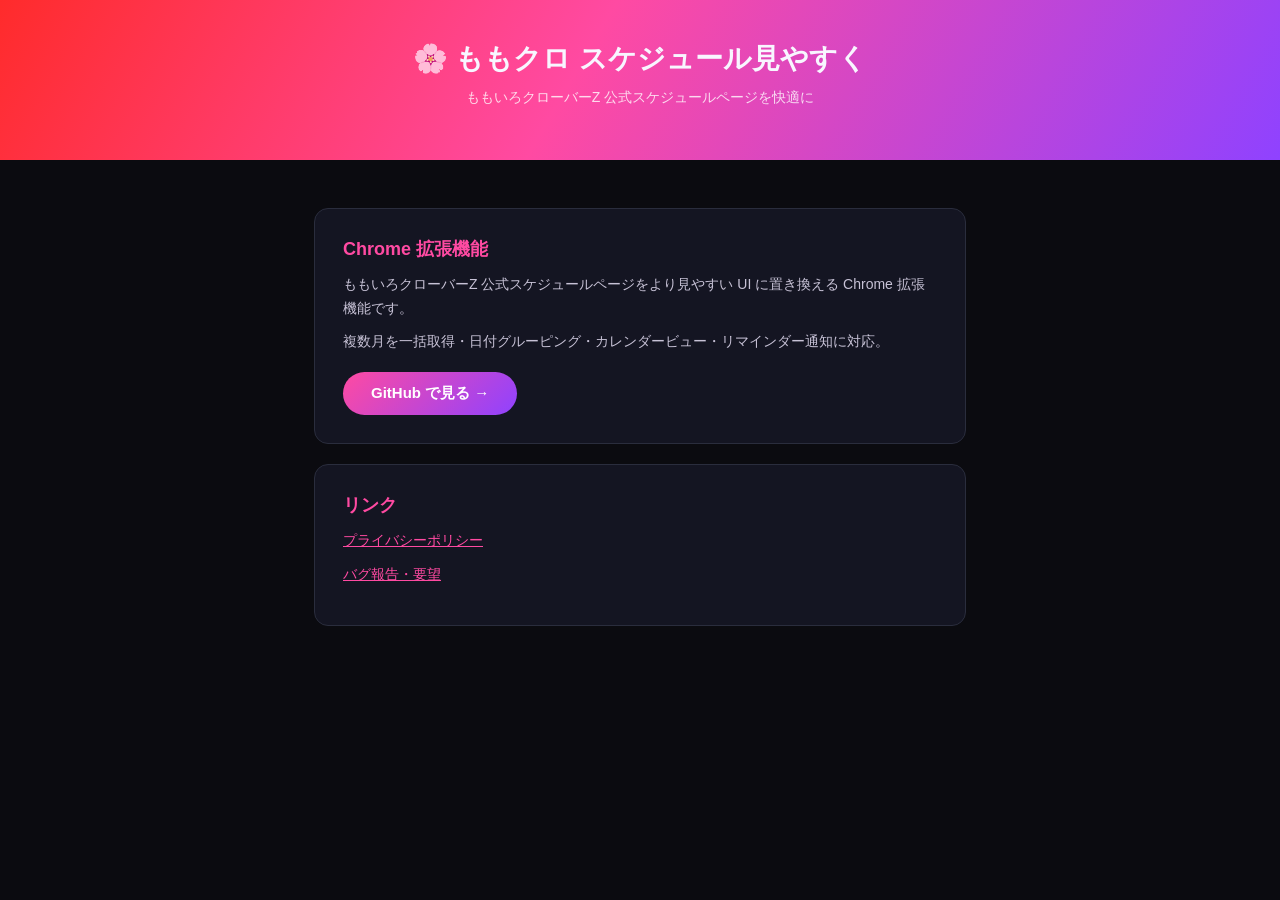
==== docs/index.html @ dd252b07 "docs: GitHub Pages 用ページ追加（index.html・privacy-policy.html） Co-Authored-By: Claude Sonnet 4.6 <noreply" ====
<!DOCTYPE html>
<html lang="ja">
<head>
  <meta charset="UTF-8">
  <meta name="viewport" content="width=device-width, initial-scale=1.0">
  <title>ももクロ スケジュール見やすく</title>
  <style>
    * { box-sizing: border-box; margin: 0; padding: 0; }
    body {
      font-family: -apple-system, BlinkMacSystemFont, 'Hiragino Sans', 'Yu Gothic UI', sans-serif;
      background: #0b0b10;
      color: #f8f6ff;
      min-height: 100vh;
    }
    header {
      background: linear-gradient(120deg, #ff2b2b 0%, #ff4aa2 45%, #8f42ff 100%);
      padding: 40px 24px;
      text-align: center;
    }
    header h1 { font-size: 28px; font-weight: 900; margin-bottom: 8px; }
    header p { font-size: 14px; color: rgba(255,255,255,0.8); }
    main {
      max-width: 700px;
      margin: 48px auto;
      padding: 0 24px 64px;
    }
    .card {
      background: #141522;
      border: 1px solid #2a2d3d;
      border-radius: 14px;
      padding: 28px;
      margin-bottom: 20px;
    }
    h2 { font-size: 18px; color: #ff4aa2; margin-bottom: 12px; }
    p { color: #c7c2d6; line-height: 1.7; margin-bottom: 10px; font-size: 14px; }
    a { color: #ff4aa2; }
    .btn {
      display: inline-block;
      background: linear-gradient(135deg, #ff4aa2, #8f42ff);
      color: #fff;
      font-weight: 800;
      padding: 12px 28px;
      border-radius: 999px;
      text-decoration: none;
      font-size: 15px;
      margin-top: 8px;
    }
  </style>
</head>
<body>
  <header>
    <h1>🌸 ももクロ スケジュール見やすく</h1>
    <p>ももいろクローバーZ 公式スケジュールページを快適に</p>
  </header>
  <main>
    <div class="card">
      <h2>Chrome 拡張機能</h2>
      <p>ももいろクローバーZ 公式スケジュールページをより見やすい UI に置き換える Chrome 拡張機能です。</p>
      <p>複数月を一括取得・日付グルーピング・カレンダービュー・リマインダー通知に対応。</p>
      <a class="btn" href="https://github.com/canta1sei/momoclo-schedule-ext">GitHub で見る →</a>
    </div>
    <div class="card">
      <h2>リンク</h2>
      <p><a href="privacy-policy.html">プライバシーポリシー</a></p>
      <p><a href="https://github.com/canta1sei/momoclo-schedule-ext/issues">バグ報告・要望</a></p>
    </div>
  </main>
</body>
</html>
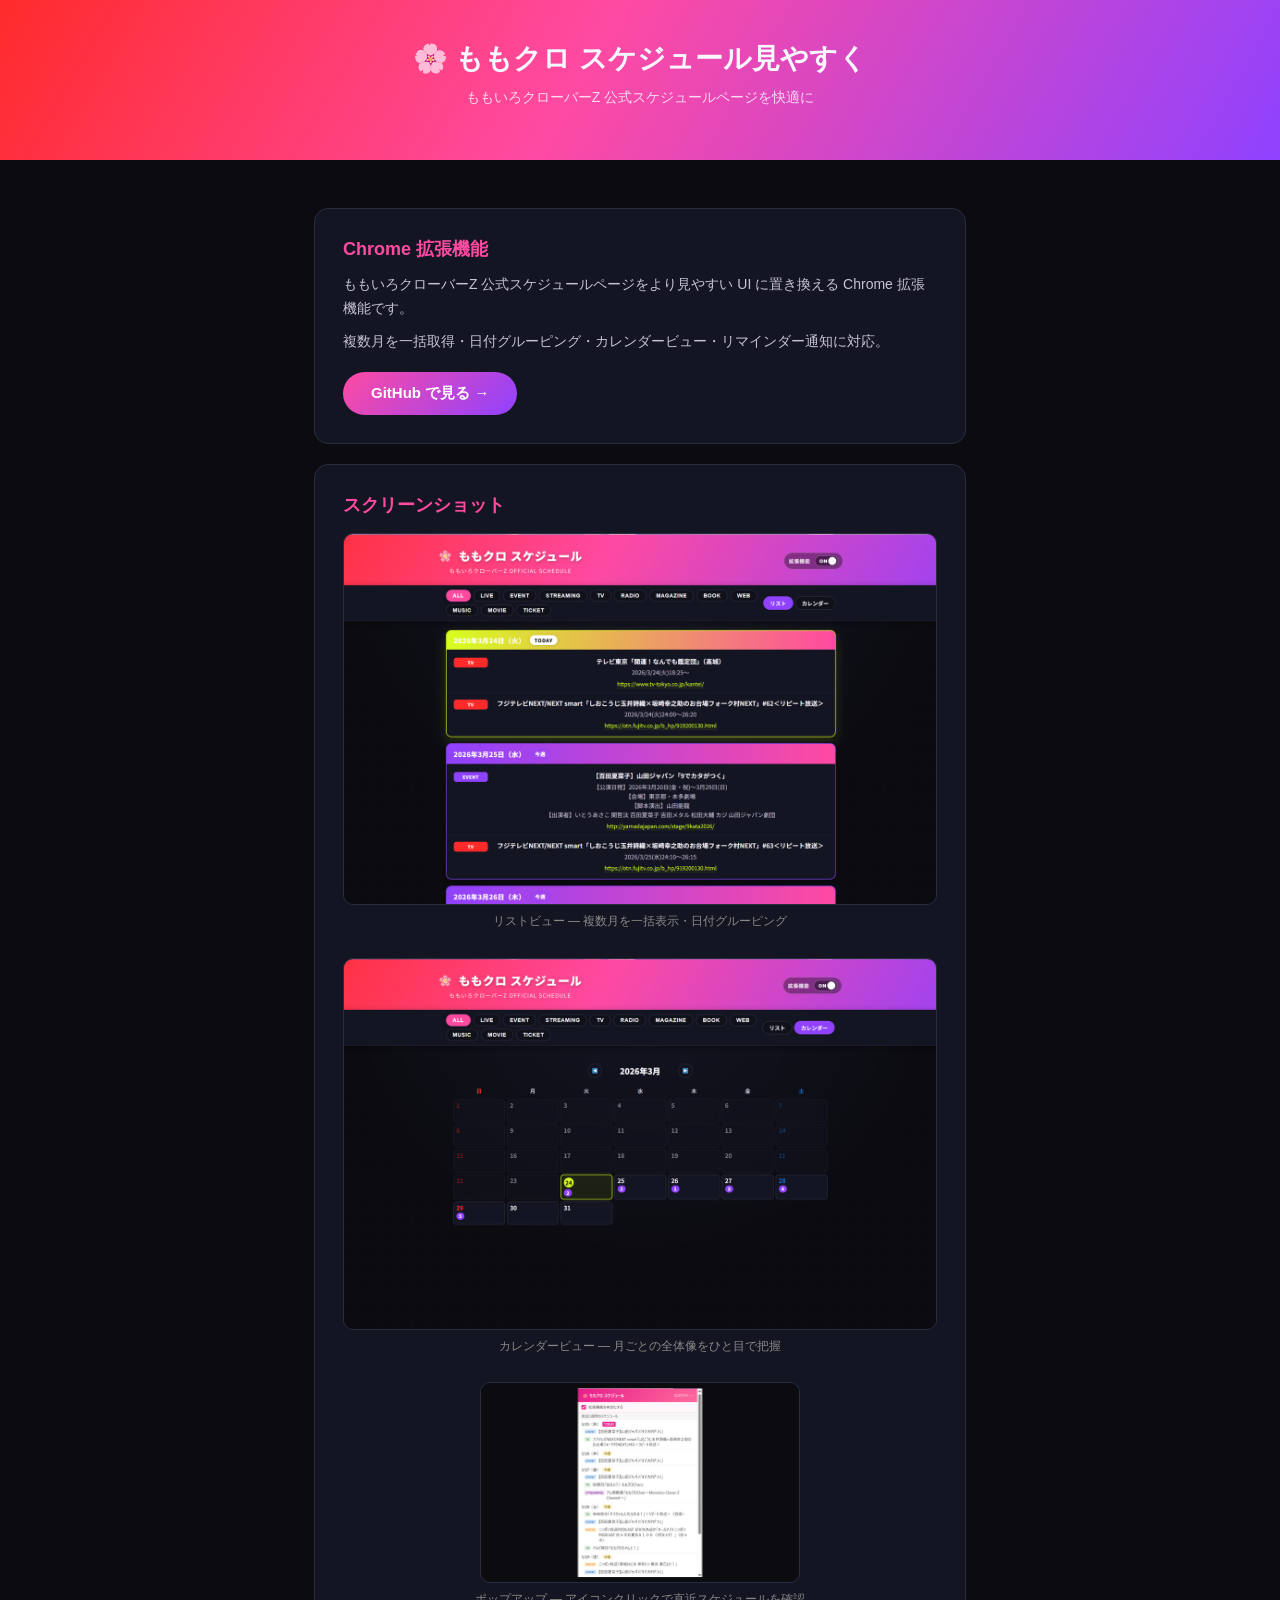
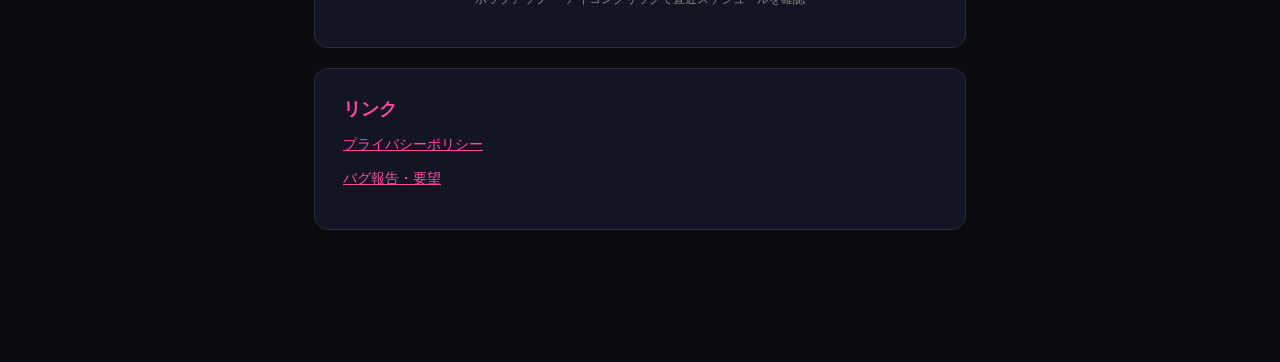
==== commit f547d125: "docs: スクリーンショット追加・index.html にギャラリー追加 - screenshot-list.png (1280x800) - screenshot-calendar.png (12" ====
--- a/docs/index.html
+++ b/docs/index.html
@@ -45,6 +45,25 @@
       font-size: 15px;
       margin-top: 8px;
     }
+    .screenshots { display: flex; flex-direction: column; gap: 16px; margin-top: 16px; }
+    .screenshots img {
+      width: 100%;
+      border-radius: 10px;
+      border: 1px solid #2a2d3d;
+      display: block;
+    }
+    .screenshot-popup {
+      width: auto !important;
+      max-width: 320px;
+      align-self: center;
+    }
+    .screenshot-label {
+      font-size: 12px;
+      color: #888;
+      margin-top: 6px;
+      text-align: center;
+    }
+    .screenshot-item { display: flex; flex-direction: column; }
   </style>
 </head>
 <body>
@@ -60,6 +79,23 @@
       <a class="btn" href="https://github.com/canta1sei/momoclo-schedule-ext">GitHub で見る →</a>
     </div>
     <div class="card">
+      <h2>スクリーンショット</h2>
+      <div class="screenshots">
+        <div class="screenshot-item">
+          <img src="screenshot-list.png" alt="リストビュー">
+          <p class="screenshot-label">リストビュー — 複数月を一括表示・日付グルーピング</p>
+        </div>
+        <div class="screenshot-item">
+          <img src="screenshot-calendar.png" alt="カレンダービュー">
+          <p class="screenshot-label">カレンダービュー — 月ごとの全体像をひと目で把握</p>
+        </div>
+        <div class="screenshot-item">
+          <img src="screenshot-popup.png" alt="ポップアップ" class="screenshot-popup">
+          <p class="screenshot-label">ポップアップ — アイコンクリックで直近スケジュールを確認</p>
+        </div>
+      </div>
+    </div>
+    <div class="card">
       <h2>リンク</h2>
       <p><a href="privacy-policy.html">プライバシーポリシー</a></p>
       <p><a href="https://github.com/canta1sei/momoclo-schedule-ext/issues">バグ報告・要望</a></p>
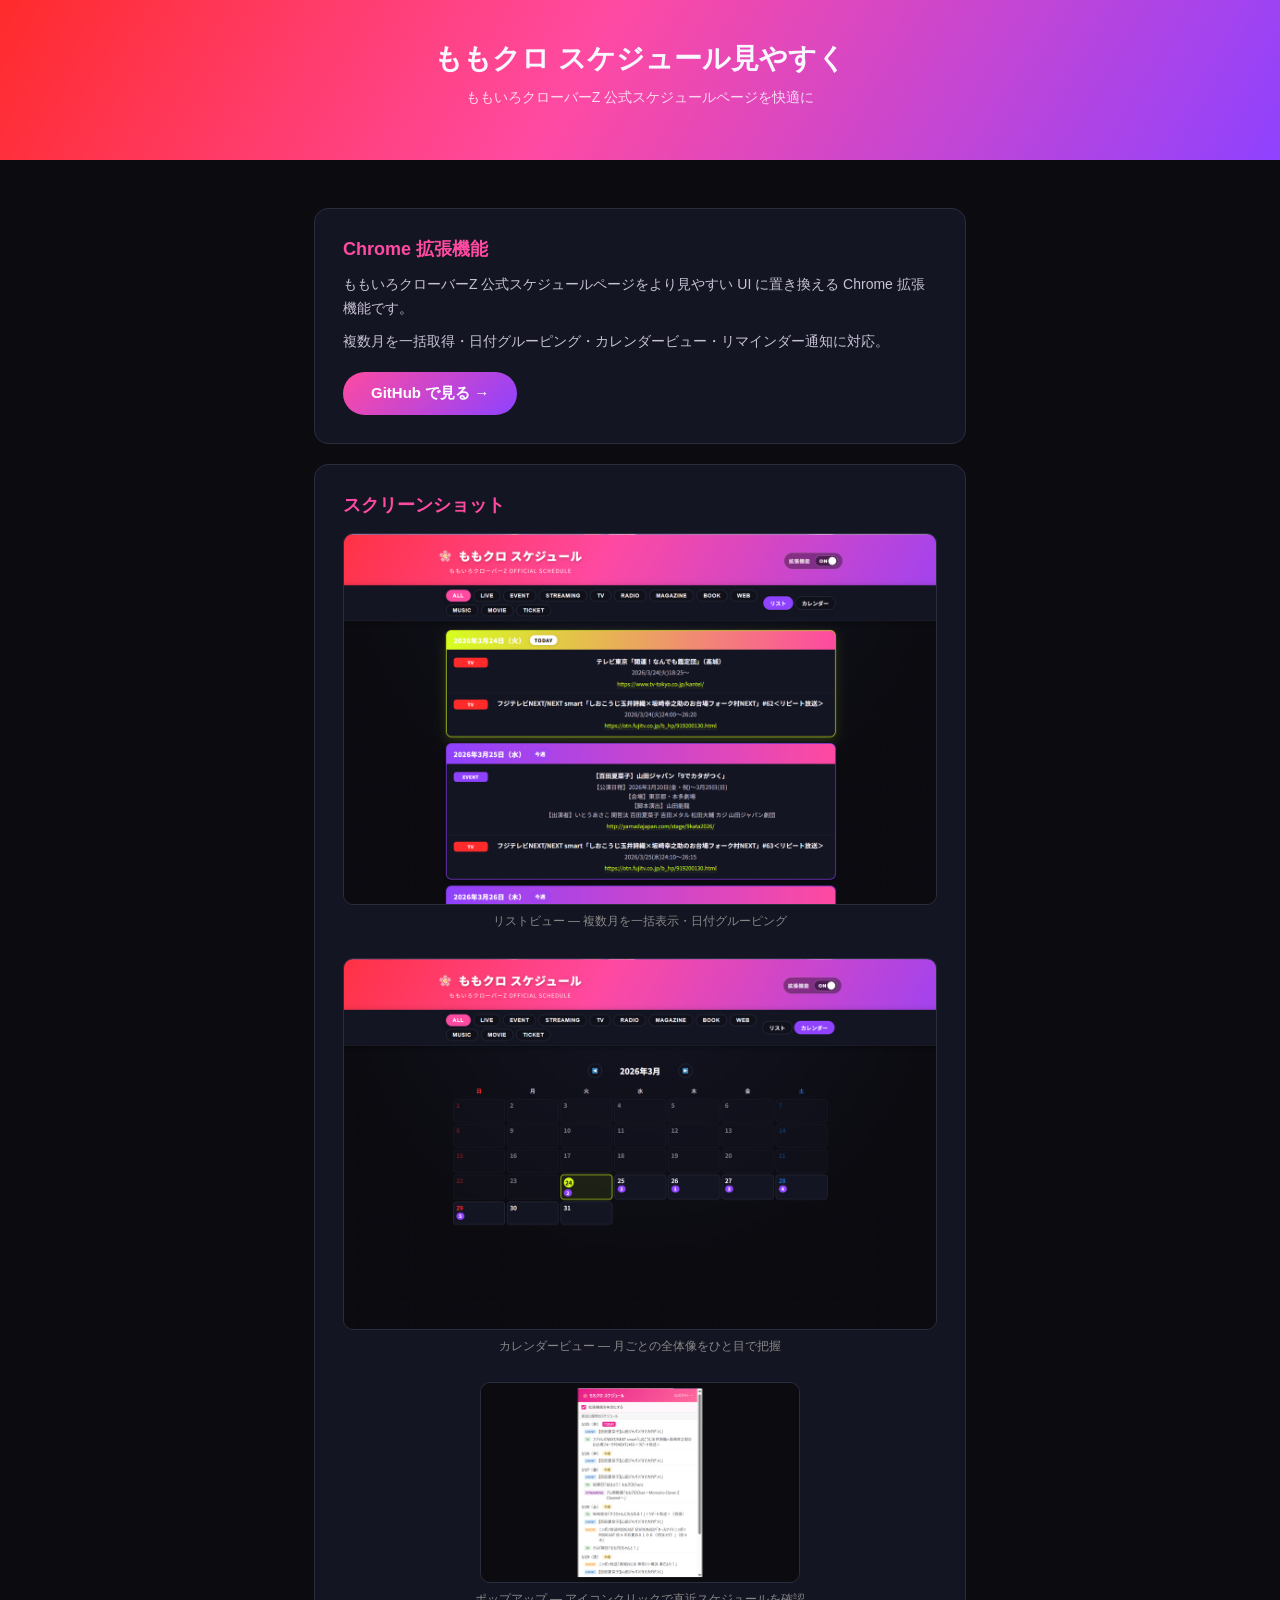
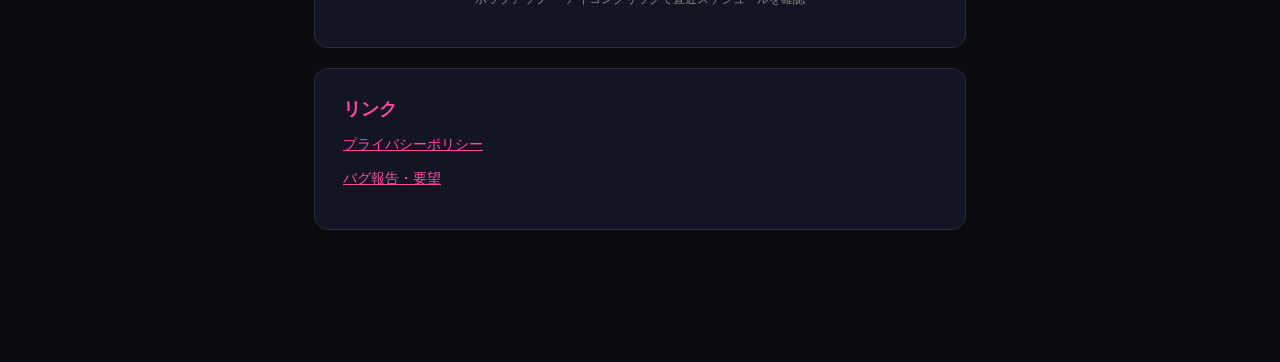
==== commit 58d51117: "docs: index.html の絵文字を削除" ====
--- a/docs/index.html
+++ b/docs/index.html
@@ -68,7 +68,7 @@
 </head>
 <body>
   <header>
-    <h1>🌸 ももクロ スケジュール見やすく</h1>
+    <h1>ももクロ スケジュール見やすく</h1>
     <p>ももいろクローバーZ 公式スケジュールページを快適に</p>
   </header>
   <main>
